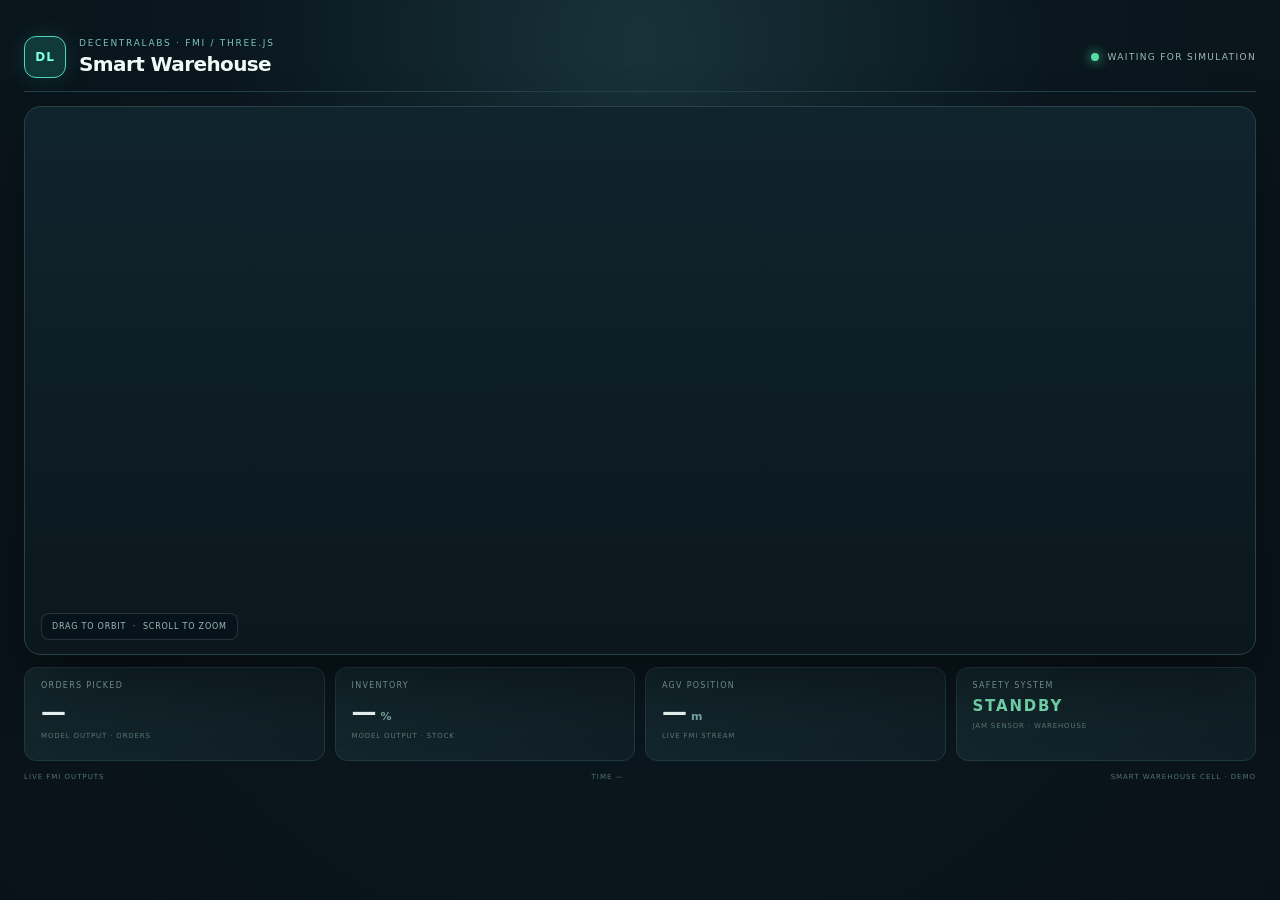
==== examples/smart-warehouse-cell/webapp/index.html @ 6497201b "feat: add Smart Warehouse FMU twin demo" ====
<!doctype html>
<html lang="en">
<head>
  <meta charset="utf-8">
  <meta name="viewport" content="width=device-width, initial-scale=1">
  <title>Smart Warehouse Control Deck</title>
  <link rel="stylesheet" href="./styles.css">
  <script type="module" src="./app.js"></script>
</head>
<body>
  <main class="deck">
    <header class="topbar">
      <div class="brand"><span class="brand-mark">DL</span><div><p>DECENTRALABS · FMI / THREE.JS</p><h1>Smart Warehouse</h1></div></div>
      <div class="live"><span class="pulse"></span><span id="connection">WAITING FOR SIMULATION</span></div>
    </header>
    <section class="viewport"><div id="scene"></div><div id="load-error" class="load-error" hidden>Warehouse scene could not be loaded.</div><div class="view-hint">DRAG TO ORBIT&nbsp;&nbsp;·&nbsp;&nbsp;SCROLL TO ZOOM</div></section>
    <section class="telemetry">
      <article class="metric"><span>ORDERS PICKED</span><strong id="orders">—</strong><small>MODEL OUTPUT · ORDERS</small></article>
      <article class="metric"><span>INVENTORY</span><strong><span id="inventory">—</span><i>%</i></strong><small>MODEL OUTPUT · STOCK</small></article>
      <article class="metric"><span>AGV POSITION</span><strong><span id="position">—</span><i>m</i></strong><small>LIVE FMI STREAM</small></article>
      <article class="metric alarm" id="alarm-card"><span>SAFETY SYSTEM</span><strong id="alarm">STANDBY</strong><small>JAM SENSOR · WAREHOUSE</small></article>
    </section>
    <footer><span>LIVE FMI OUTPUTS</span><span id="time">TIME —</span><span>SMART WAREHOUSE CELL · DEMO</span></footer>
  </main>
</body>
</html>
---- examples/smart-warehouse-cell/webapp/styles.css ----
:root{color-scheme:dark;font-family:Inter,ui-sans-serif,system-ui,-apple-system,"Segoe UI",sans-serif;background:#09151b;color:#e4f3f1}
*{box-sizing:border-box}body{margin:0;min-height:100vh;background:radial-gradient(ellipse at 50% 5%,#18323a 0,#0a171e 45%,#091218 100%)}
.deck{max-width:1380px;margin:auto;padding:22px 24px 14px}.topbar{height:70px;display:flex;align-items:center;justify-content:space-between;border-bottom:1px solid #244149;margin-bottom:14px}
.brand{display:flex;gap:13px;align-items:center}.brand-mark{width:42px;height:42px;border:1px solid #54d4bd;border-radius:12px;display:grid;place-items:center;font-size:12px;font-weight:800;letter-spacing:.08em;color:#7fffe1;background:#103a3a;box-shadow:0 0 22px #23ab8d35}.brand p{font-size:9px;letter-spacing:.19em;color:#7bc5bb;margin:0 0 4px}.brand h1{font-size:20px;letter-spacing:-.03em;margin:0;color:#effcf9}
.live{display:flex;align-items:center;gap:9px;font-size:9px;letter-spacing:.15em;color:#9ebcb7}.pulse{width:8px;height:8px;border-radius:50%;background:#53dca5;box-shadow:0 0 12px #53dca5}.viewport{height:min(61vh,660px);min-height:390px;position:relative;border:1px solid #26434a;border-radius:17px;overflow:hidden;background:linear-gradient(180deg,#10242d,#0b171d);box-shadow:0 28px 60px #0006}.viewport canvas{display:block;width:100%;height:100%}.view-hint{position:absolute;bottom:14px;left:16px;padding:8px 10px;border:1px solid #ffffff20;border-radius:8px;background:#07131bcc;color:#9cbbb8;font-size:8px;letter-spacing:.1em}.load-error{position:absolute;inset:0;display:grid;place-items:center;background:#09151bdb;color:#ff9b9b;font-size:14px}.load-error[hidden]{display:none}
.telemetry{display:grid;grid-template-columns:repeat(4,1fr);gap:10px;margin-top:12px}.metric{min-height:94px;padding:13px 16px;border:1px solid #203940;background:linear-gradient(135deg,#13272d,#0f1e24);border-radius:12px}.metric>span{display:block;font-size:8px;letter-spacing:.16em;color:#88aaa6}.metric strong{display:block;margin-top:9px;font-size:25px;line-height:1;font-variant-numeric:tabular-nums;color:#effbf8}.metric i{font-size:11px;font-style:normal;color:#78aaa5;margin-left:4px}.metric small{display:block;margin-top:8px;font-size:7px;letter-spacing:.12em;color:#597873}.alarm strong{font-size:15px;letter-spacing:.12em;color:#78e0b3}.alarm.active{border-color:#a23445;background:linear-gradient(135deg,#351c27,#171d24)}.alarm.active strong{color:#ff7285}footer{display:flex;justify-content:space-between;margin-top:12px;color:#54736e;font-size:7px;letter-spacing:.14em}
@media(max-width:720px){.deck{padding:12px}.topbar{height:64px}.brand h1{font-size:17px}.live{font-size:7px}.viewport{min-height:340px;height:56vh}.telemetry{grid-template-columns:repeat(2,1fr)}.metric{min-height:82px;padding:11px}.metric strong{font-size:21px}footer{font-size:6px}}
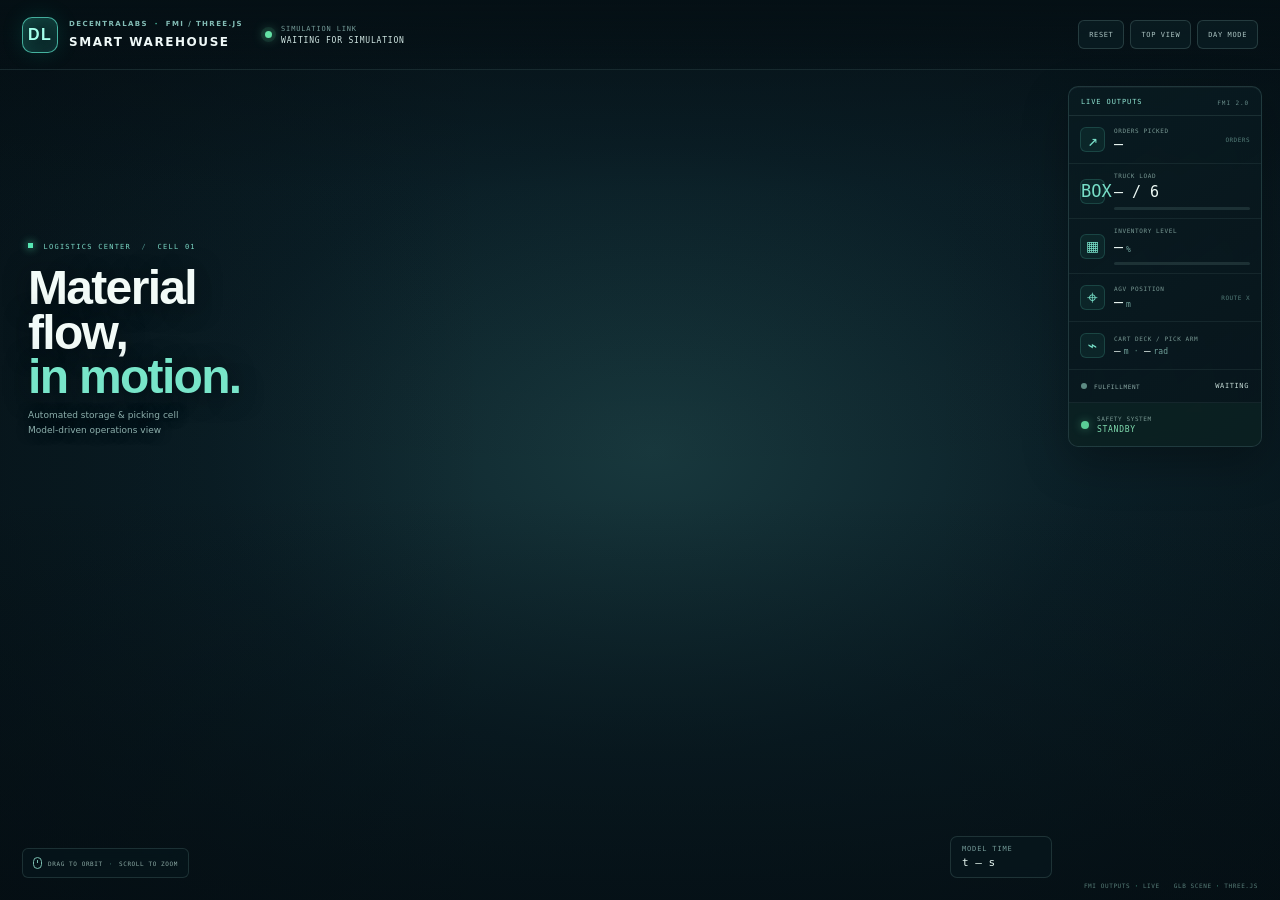
==== commit bb45899c: "Improve Smart Warehouse demo and remove obsolete FMUs" ====
--- a/examples/smart-warehouse-cell/webapp/index.html
+++ b/examples/smart-warehouse-cell/webapp/index.html
@@ -3,24 +3,75 @@
 <head>
   <meta charset="utf-8">
   <meta name="viewport" content="width=device-width, initial-scale=1">
-  <title>Smart Warehouse Control Deck</title>
+  <meta name="theme-color" content="#07151b">
+  <title>Smart Warehouse | DecentraLabs Digital Twin</title>
   <link rel="stylesheet" href="./styles.css">
   <script type="module" src="./app.js"></script>
 </head>
 <body>
   <main class="deck">
-    <header class="topbar">
-      <div class="brand"><span class="brand-mark">DL</span><div><p>DECENTRALABS · FMI / THREE.JS</p><h1>Smart Warehouse</h1></div></div>
-      <div class="live"><span class="pulse"></span><span id="connection">WAITING FOR SIMULATION</span></div>
-    </header>
-    <section class="viewport"><div id="scene"></div><div id="load-error" class="load-error" hidden>Warehouse scene could not be loaded.</div><div class="view-hint">DRAG TO ORBIT&nbsp;&nbsp;·&nbsp;&nbsp;SCROLL TO ZOOM</div></section>
-    <section class="telemetry">
-      <article class="metric"><span>ORDERS PICKED</span><strong id="orders">—</strong><small>MODEL OUTPUT · ORDERS</small></article>
-      <article class="metric"><span>INVENTORY</span><strong><span id="inventory">—</span><i>%</i></strong><small>MODEL OUTPUT · STOCK</small></article>
-      <article class="metric"><span>AGV POSITION</span><strong><span id="position">—</span><i>m</i></strong><small>LIVE FMI STREAM</small></article>
-      <article class="metric alarm" id="alarm-card"><span>SAFETY SYSTEM</span><strong id="alarm">STANDBY</strong><small>JAM SENSOR · WAREHOUSE</small></article>
+    <section class="viewport" aria-label="Interactive smart warehouse scene">
+      <div id="scene"></div>
+      <div class="scene-vignette" aria-hidden="true"></div>
+
+      <header class="topbar">
+        <div class="brand">
+          <span class="brand-mark">DL</span>
+          <div>
+            <p>DECENTRALABS <span>&middot;</span> FMI / THREE.JS</p>
+            <strong>SMART WAREHOUSE</strong>
+          </div>
+        </div>
+        <div class="live-link">
+          <span class="pulse"></span>
+          <div><small>SIMULATION LINK</small><strong id="connection">WAITING FOR SIMULATION</strong></div>
+        </div>
+        <div class="view-actions" aria-label="Scene controls">
+          <button type="button" data-view="reset" title="Reset camera">RESET</button>
+          <button type="button" data-view="top" title="Top view">TOP VIEW</button>
+          <button type="button" id="theme-toggle" title="Switch lighting">DAY MODE</button>
+        </div>
+      </header>
+
+      <div class="scene-title">
+        <span class="eyebrow"><span class="status-square"></span> LOGISTICS CENTER <b>/</b> CELL 01</span>
+        <h1>Material flow,<br><em>in motion.</em></h1>
+        <p>Automated storage &amp; picking cell<br>Model-driven operations view</p>
+      </div>
+
+      <aside class="telemetry" aria-label="Live FMU outputs">
+        <div class="telemetry-head"><span>LIVE OUTPUTS</span><span>FMI 2.0</span></div>
+        <article class="metric-row">
+          <span class="metric-icon orders-icon">↗</span>
+          <div><small>ORDERS PICKED</small><strong id="orders">&mdash;</strong></div>
+          <span class="metric-unit">ORDERS</span>
+        </article>
+        <article class="metric-row inventory-row">
+          <span class="metric-icon orders-icon">BOX</span>
+          <div class="metric-main"><small>TRUCK LOAD</small><strong id="truck-load">&mdash; / 6</strong><div class="meter"><span id="truck-load-meter"></span></div></div>
+        </article>
+        <article class="metric-row inventory-row">
+          <span class="metric-icon inventory-icon">▦</span>
+          <div class="metric-main"><small>INVENTORY LEVEL</small><strong><span id="inventory">&mdash;</span><i>%</i></strong><div class="meter"><span id="inventory-meter"></span></div></div>
+        </article>
+        <article class="metric-row">
+          <span class="metric-icon agv-icon">⌖</span>
+          <div><small>AGV POSITION</small><strong><span id="position">&mdash;</span><i>m</i></strong></div>
+          <span class="metric-unit">ROUTE X</span>
+        </article>
+        <article class="metric-row detail-row">
+          <span class="metric-icon fork-icon">⌁</span>
+          <div><small>CART DECK / PICK ARM</small><strong><span id="fork-height">&mdash;</span><i>m</i><b>&middot;</b><span id="robot-angle">&mdash;</span><i>rad</i></strong></div>
+        </article>
+        <div class="package-state"><span class="package-dot"></span><span>FULFILLMENT</span><strong id="package-state">WAITING</strong></div>
+        <div class="alarm-state" id="alarm-card"><span class="alarm-dot"></span><div><small>SAFETY SYSTEM</small><strong id="alarm">STANDBY</strong></div></div>
+      </aside>
+
+      <div class="time-chip"><small>MODEL TIME</small><strong id="time">t &mdash; s</strong></div>
+      <div class="view-hint"><span class="mouse-icon"></span> DRAG TO ORBIT <b>&middot;</b> SCROLL TO ZOOM</div>
+      <footer class="scene-footer"><span>FMI OUTPUTS <i>&middot;</i> LIVE</span><span>GLB SCENE <i>&middot;</i> THREE.JS</span></footer>
+      <div id="load-error" class="load-error" hidden>Warehouse scene could not be loaded.</div>
     </section>
-    <footer><span>LIVE FMI OUTPUTS</span><span id="time">TIME —</span><span>SMART WAREHOUSE CELL · DEMO</span></footer>
   </main>
 </body>
 </html>
--- a/examples/smart-warehouse-cell/webapp/styles.css
+++ b/examples/smart-warehouse-cell/webapp/styles.css
@@ -1,7 +1,131 @@
-:root{color-scheme:dark;font-family:Inter,ui-sans-serif,system-ui,-apple-system,"Segoe UI",sans-serif;background:#09151b;color:#e4f3f1}
-*{box-sizing:border-box}body{margin:0;min-height:100vh;background:radial-gradient(ellipse at 50% 5%,#18323a 0,#0a171e 45%,#091218 100%)}
-.deck{max-width:1380px;margin:auto;padding:22px 24px 14px}.topbar{height:70px;display:flex;align-items:center;justify-content:space-between;border-bottom:1px solid #244149;margin-bottom:14px}
-.brand{display:flex;gap:13px;align-items:center}.brand-mark{width:42px;height:42px;border:1px solid #54d4bd;border-radius:12px;display:grid;place-items:center;font-size:12px;font-weight:800;letter-spacing:.08em;color:#7fffe1;background:#103a3a;box-shadow:0 0 22px #23ab8d35}.brand p{font-size:9px;letter-spacing:.19em;color:#7bc5bb;margin:0 0 4px}.brand h1{font-size:20px;letter-spacing:-.03em;margin:0;color:#effcf9}
-.live{display:flex;align-items:center;gap:9px;font-size:9px;letter-spacing:.15em;color:#9ebcb7}.pulse{width:8px;height:8px;border-radius:50%;background:#53dca5;box-shadow:0 0 12px #53dca5}.viewport{height:min(61vh,660px);min-height:390px;position:relative;border:1px solid #26434a;border-radius:17px;overflow:hidden;background:linear-gradient(180deg,#10242d,#0b171d);box-shadow:0 28px 60px #0006}.viewport canvas{display:block;width:100%;height:100%}.view-hint{position:absolute;bottom:14px;left:16px;padding:8px 10px;border:1px solid #ffffff20;border-radius:8px;background:#07131bcc;color:#9cbbb8;font-size:8px;letter-spacing:.1em}.load-error{position:absolute;inset:0;display:grid;place-items:center;background:#09151bdb;color:#ff9b9b;font-size:14px}.load-error[hidden]{display:none}
-.telemetry{display:grid;grid-template-columns:repeat(4,1fr);gap:10px;margin-top:12px}.metric{min-height:94px;padding:13px 16px;border:1px solid #203940;background:linear-gradient(135deg,#13272d,#0f1e24);border-radius:12px}.metric>span{display:block;font-size:8px;letter-spacing:.16em;color:#88aaa6}.metric strong{display:block;margin-top:9px;font-size:25px;line-height:1;font-variant-numeric:tabular-nums;color:#effbf8}.metric i{font-size:11px;font-style:normal;color:#78aaa5;margin-left:4px}.metric small{display:block;margin-top:8px;font-size:7px;letter-spacing:.12em;color:#597873}.alarm strong{font-size:15px;letter-spacing:.12em;color:#78e0b3}.alarm.active{border-color:#a23445;background:linear-gradient(135deg,#351c27,#171d24)}.alarm.active strong{color:#ff7285}footer{display:flex;justify-content:space-between;margin-top:12px;color:#54736e;font-size:7px;letter-spacing:.14em}
-@media(max-width:720px){.deck{padding:12px}.topbar{height:64px}.brand h1{font-size:17px}.live{font-size:7px}.viewport{min-height:340px;height:56vh}.telemetry{grid-template-columns:repeat(2,1fr)}.metric{min-height:82px;padding:11px}.metric strong{font-size:21px}footer{font-size:6px}}
+:root {
+  color-scheme: dark;
+  font-family: 'Manrope', Inter, ui-sans-serif, system-ui, -apple-system, 'Segoe UI', sans-serif;
+  color: #eff9f8;
+  background: #07151b;
+  font-synthesis: none;
+  text-rendering: optimizeLegibility;
+  -webkit-font-smoothing: antialiased;
+}
+
+* { box-sizing: border-box; }
+html, body { width: 100%; height: 100%; margin: 0; overflow: hidden; }
+body { min-width: 320px; background: #07151b; }
+button { font: inherit; }
+.deck { position: relative; width: 100%; height: 100%; min-height: 340px; overflow: hidden; background: #07151b; }
+.viewport { position: absolute; inset: 0; overflow: hidden; background: radial-gradient(ellipse at 51% 50%, #18383d 0, #0b2028 48%, #07151b 100%); }
+#scene, #scene canvas { position: absolute; inset: 0; display: block; width: 100%; height: 100%; }
+#scene canvas { outline: none; }
+.scene-vignette { position: absolute; inset: 0; pointer-events: none; background: linear-gradient(180deg, rgba(4,13,18,.64) 0%, rgba(4,13,18,.08) 21%, transparent 55%, rgba(4,13,18,.70) 100%), linear-gradient(90deg, rgba(4,13,18,.38), transparent 38%, transparent 72%, rgba(4,13,18,.16)); }
+.topbar { position: absolute; z-index: 2; inset: 0 0 auto; height: 70px; display: flex; align-items: center; gap: 22px; padding: 0 22px; border-bottom: 1px solid rgba(154,216,208,.13); background: linear-gradient(180deg, rgba(5,16,21,.88), rgba(5,16,21,.34)); }
+.brand { display: flex; align-items: center; gap: 11px; min-width: 212px; }
+.brand-mark { display: grid; width: 36px; height: 36px; place-items: center; border: 1px solid rgba(93,231,205,.7); border-radius: 10px; color: #a4ffeb; background: linear-gradient(145deg, rgba(31,126,111,.4), rgba(10,37,40,.85)); box-shadow: 0 0 22px rgba(26,223,184,.13), inset 0 0 14px rgba(66,221,192,.1); font-family: 'Barlow Condensed', sans-serif; font-size: 16px; font-weight: 700; letter-spacing: .08em; }
+.brand p { margin: 0 0 3px; color: #83bdb6; font-size: 7px; font-weight: 700; letter-spacing: .2em; }
+.brand p span { padding: 0 3px; color: #51cfb1; }
+.brand strong { font-size: 12px; font-weight: 800; letter-spacing: .13em; }
+.live-link { display: flex; align-items: center; gap: 9px; margin-right: auto; }
+.live-link small, .time-chip small { display: block; margin-bottom: 3px; color: #759b98; font-family: 'DM Mono', monospace; font-size: 7px; letter-spacing: .12em; }
+.live-link strong { display: block; color: #d1e7e3; font-family: 'DM Mono', monospace; font-size: 8px; font-weight: 500; letter-spacing: .1em; }
+.pulse { width: 7px; height: 7px; flex: 0 0 auto; border-radius: 50%; background: #64e1a5; box-shadow: 0 0 0 4px rgba(100,225,165,.1), 0 0 12px rgba(100,225,165,.8); }
+.view-actions { display: flex; gap: 6px; }
+.view-actions button { min-height: 29px; padding: 0 10px; border: 1px solid rgba(159,207,202,.19); border-radius: 6px; color: #abc4c2; background: rgba(12,31,37,.72); font-family: 'DM Mono', monospace; font-size: 7px; letter-spacing: .09em; cursor: pointer; transition: border-color .18s ease, color .18s ease, background .18s ease; }
+.view-actions button:hover, .view-actions button:focus-visible { border-color: rgba(94,232,205,.7); color: #d5fff6; background: rgba(22,80,76,.8); outline: none; }
+.scene-title { position: absolute; z-index: 1; top: 26%; left: 28px; max-width: 225px; pointer-events: none; }
+.eyebrow { color: #7bd8c5; font-family: 'DM Mono', monospace; font-size: 7px; letter-spacing: .18em; }
+.eyebrow b { padding: 0 5px; color: #4b8d87; font-weight: 400; }
+.status-square { display: inline-block; width: 5px; height: 5px; margin: 0 5px 1px 0; background: #57e6b3; box-shadow: 0 0 9px #57e6b3; }
+.scene-title h1 { margin: 13px 0 8px; color: #f2fbf8; font-family: 'Barlow Condensed', 'Manrope', sans-serif; font-size: clamp(32px, 4vw, 48px); font-weight: 600; letter-spacing: -.035em; line-height: .93; text-shadow: 0 3px 25px rgba(2,12,16,.7); }
+.scene-title h1 em { color: #78e5c9; font-style: normal; }
+.scene-title p { margin: 0; color: #8caeab; font-size: 9px; line-height: 1.65; text-shadow: 0 1px 12px #07151b; }
+.telemetry { position: absolute; z-index: 1; top: 86px; right: 18px; width: 194px; overflow: hidden; border: 1px solid rgba(132,191,185,.2); border-radius: 10px; background: linear-gradient(145deg, rgba(9,27,33,.91), rgba(8,21,27,.79)); box-shadow: 0 16px 46px rgba(0,0,0,.28), inset 0 1px rgba(255,255,255,.035); backdrop-filter: blur(13px); }
+.telemetry-head { display: flex; align-items: center; justify-content: space-between; padding: 11px 12px 9px; border-bottom: 1px solid rgba(151,198,191,.13); color: #8ee4d1; font-family: 'DM Mono', monospace; font-size: 7px; letter-spacing: .13em; }
+.telemetry-head span + span { color: #668a88; font-size: 6px; }
+.metric-row { display: flex; align-items: center; gap: 9px; min-height: 48px; padding: 8px 11px; border-bottom: 1px solid rgba(151,198,191,.09); }
+.metric-icon { display: grid; width: 25px; height: 25px; flex: 0 0 auto; place-items: center; border: 1px solid rgba(85,193,174,.2); border-radius: 6px; color: #77dec7; background: rgba(33,109,97,.16); font-size: 15px; }
+.orders-icon { font-family: 'DM Mono', monospace; font-size: 17px; }
+.inventory-icon { font-size: 14px; }
+.agv-icon { font-size: 19px; }
+.fork-icon { font-size: 16px; }
+.metric-row small, .alarm-state small { display: block; margin-bottom: 3px; color: #789893; font-family: 'DM Mono', monospace; font-size: 6px; letter-spacing: .1em; }
+.metric-row strong { display: block; color: #edf9f5; font-family: 'DM Mono', monospace; font-size: 15px; font-weight: 500; line-height: 1; font-variant-numeric: tabular-nums; }
+.metric-row i { margin-left: 3px; color: #72a29c; font-size: 8px; font-style: normal; }
+.metric-row b { margin: 0 5px; color: #527974; font-size: 9px; font-weight: 400; }
+.metric-unit { margin-left: auto; color: #547d79; font-family: 'DM Mono', monospace; font-size: 6px; letter-spacing: .08em; }
+.metric-main { min-width: 0; flex: 1; }
+.inventory-row { min-height: 55px; }
+.inventory-row strong { display: inline-block; }
+.meter { height: 3px; margin-top: 6px; overflow: hidden; border-radius: 3px; background: rgba(110,152,144,.2); }
+.meter span { display: block; width: 0; height: 100%; border-radius: inherit; background: linear-gradient(90deg, #38bb99, #a0f3c4); box-shadow: 0 0 9px rgba(94,236,179,.7); transition: width .25s ease; }
+.detail-row { min-height: 48px; }
+.detail-row strong { font-size: 11px; }
+.package-state { display: flex; align-items: center; gap: 7px; min-height: 33px; padding: 0 12px; border-bottom: 1px solid rgba(151,198,191,.09); color: #8ba9a5; font-family: 'DM Mono', monospace; font-size: 6px; letter-spacing: .1em; }
+.package-state strong { margin-left: auto; color: #c3d9d4; font-size: 7px; font-weight: 500; }
+.package-dot, .alarm-dot { width: 6px; height: 6px; flex: 0 0 auto; border-radius: 50%; background: #5d8b83; }
+.package-state.active .package-dot { background: #f5bd56; box-shadow: 0 0 9px rgba(245,189,86,.65); }
+.package-state.active strong { color: #f8d58c; }
+.package-state.complete { background: rgba(20,74,57,.65); }
+.package-state.complete .package-dot { background: #62e0a1; box-shadow: 0 0 9px rgba(98,224,161,.7); }
+.package-state.complete strong { color: #a5f3c7; }
+.alarm-state { display: flex; align-items: center; gap: 8px; min-height: 43px; padding: 7px 12px; background: rgba(15,43,39,.5); }
+.alarm-dot { width: 8px; height: 8px; background: #5acb96; box-shadow: 0 0 10px rgba(90,203,150,.45); }
+.alarm-state strong { display: block; color: #81ddb0; font-family: 'DM Mono', monospace; font-size: 8px; font-weight: 500; letter-spacing: .09em; }
+.alarm-state.active { background: rgba(78,23,37,.57); }
+.alarm-state.active .alarm-dot { background: #ff476a; box-shadow: 0 0 12px rgba(255,71,106,.7); animation: alert-pulse 1.2s ease-in-out infinite; }
+.alarm-state.active strong { color: #ff8295; }
+@keyframes alert-pulse { 50% { opacity: .45; } }
+.time-chip { position: absolute; z-index: 1; right: 228px; bottom: 22px; min-width: 102px; padding: 8px 11px; border: 1px solid rgba(151,198,191,.17); border-radius: 7px; background: rgba(7,23,29,.76); backdrop-filter: blur(9px); }
+.time-chip strong { display: block; color: #e6f7f1; font-family: 'DM Mono', monospace; font-size: 11px; font-weight: 500; }
+.view-hint { position: absolute; z-index: 1; bottom: 22px; left: 22px; display: flex; align-items: center; gap: 6px; padding: 8px 10px; border: 1px solid rgba(151,198,191,.16); border-radius: 6px; color: #8aa8a3; background: rgba(7,23,29,.68); font-family: 'DM Mono', monospace; font-size: 6px; letter-spacing: .1em; backdrop-filter: blur(8px); }
+.view-hint b { color: #4f8980; font-weight: 400; }
+.mouse-icon { position: relative; width: 9px; height: 12px; border: 1px solid #7bbeb0; border-radius: 5px; }
+.mouse-icon::before { position: absolute; top: 2px; left: 3px; width: 1px; height: 3px; background: #7bbeb0; content: ''; }
+.scene-footer { position: absolute; z-index: 1; right: 22px; bottom: 11px; display: flex; gap: 14px; color: #577c77; font-family: 'DM Mono', monospace; font-size: 6px; letter-spacing: .1em; }
+.scene-footer i { color: #57c3a7; font-style: normal; }
+.load-error { position: absolute; z-index: 4; inset: 0; display: grid; place-items: center; color: #ff9b9b; background: #09151bdf; font-size: 13px; }
+.load-error[hidden] { display: none; }
+body[data-theme='day'] .viewport { background: linear-gradient(180deg, #bdd5d1, #6c9998 55%, #335d62); }
+body[data-theme='day'] .scene-vignette { background: linear-gradient(180deg, rgba(13,37,43,.43), transparent 30%, transparent 68%, rgba(13,37,43,.44)); }
+body[data-theme='day'] .topbar { background: linear-gradient(180deg, rgba(13,37,43,.76), rgba(13,37,43,.2)); }
+body[data-theme='day'] .scene-title h1 { color: #f6fffc; }
+@media (max-width: 680px) {
+  .topbar { height: 60px; gap: 12px; padding: 0 12px; }
+  .brand { min-width: 0; gap: 8px; }
+  .brand-mark { width: 31px; height: 31px; font-size: 14px; }
+  .brand p { font-size: 6px; }
+  .brand strong { font-size: 10px; }
+  .live-link { display: none; }
+  .view-actions { margin-left: auto; gap: 4px; }
+  .view-actions button { min-height: 27px; padding: 0 7px; font-size: 6px; }
+  .scene-title { top: auto; bottom: 113px; left: 14px; max-width: 150px; }
+  .scene-title h1 { margin: 9px 0 5px; font-size: 32px; }
+  .scene-title p { font-size: 7px; }
+  .eyebrow { font-size: 6px; }
+  .telemetry { top: 70px; right: 10px; width: 161px; }
+  .telemetry-head { padding: 8px 9px 7px; }
+  .metric-row { min-height: 39px; gap: 7px; padding: 6px 8px; }
+  .metric-icon { width: 21px; height: 21px; font-size: 12px; }
+  .metric-row small, .alarm-state small { font-size: 5px; }
+  .metric-row strong { font-size: 13px; }
+  .metric-unit { display: none; }
+  .inventory-row { min-height: 48px; }
+  .detail-row strong { font-size: 9px; }
+  .package-state { min-height: 27px; padding: 0 9px; font-size: 5px; }
+  .alarm-state { min-height: 36px; padding: 6px 9px; }
+  .time-chip { right: 10px; bottom: 61px; min-width: 88px; padding: 6px 8px; }
+  .time-chip small { font-size: 6px; }
+  .time-chip strong { font-size: 9px; }
+  .view-hint { bottom: 16px; left: 10px; font-size: 5px; }
+  .scene-footer { right: 10px; bottom: 5px; gap: 7px; font-size: 5px; }
+}
+@media (max-width: 430px) { .scene-title { display: none; } }
+@media (max-height: 430px) {
+  .telemetry { top: 76px; width: 170px; }
+  .telemetry-head { padding: 7px 9px 6px; }
+  .metric-row { min-height: 34px; padding: 4px 8px; }
+  .inventory-row { min-height: 42px; }
+  .package-state { min-height: 24px; }
+  .alarm-state { min-height: 30px; }
+  .scene-title { top: 29%; }
+  .scene-title h1 { font-size: 34px; }
+}
+@media (prefers-reduced-motion: reduce) { *, *::before, *::after { animation-duration: .01ms !important; transition-duration: .01ms !important; } }
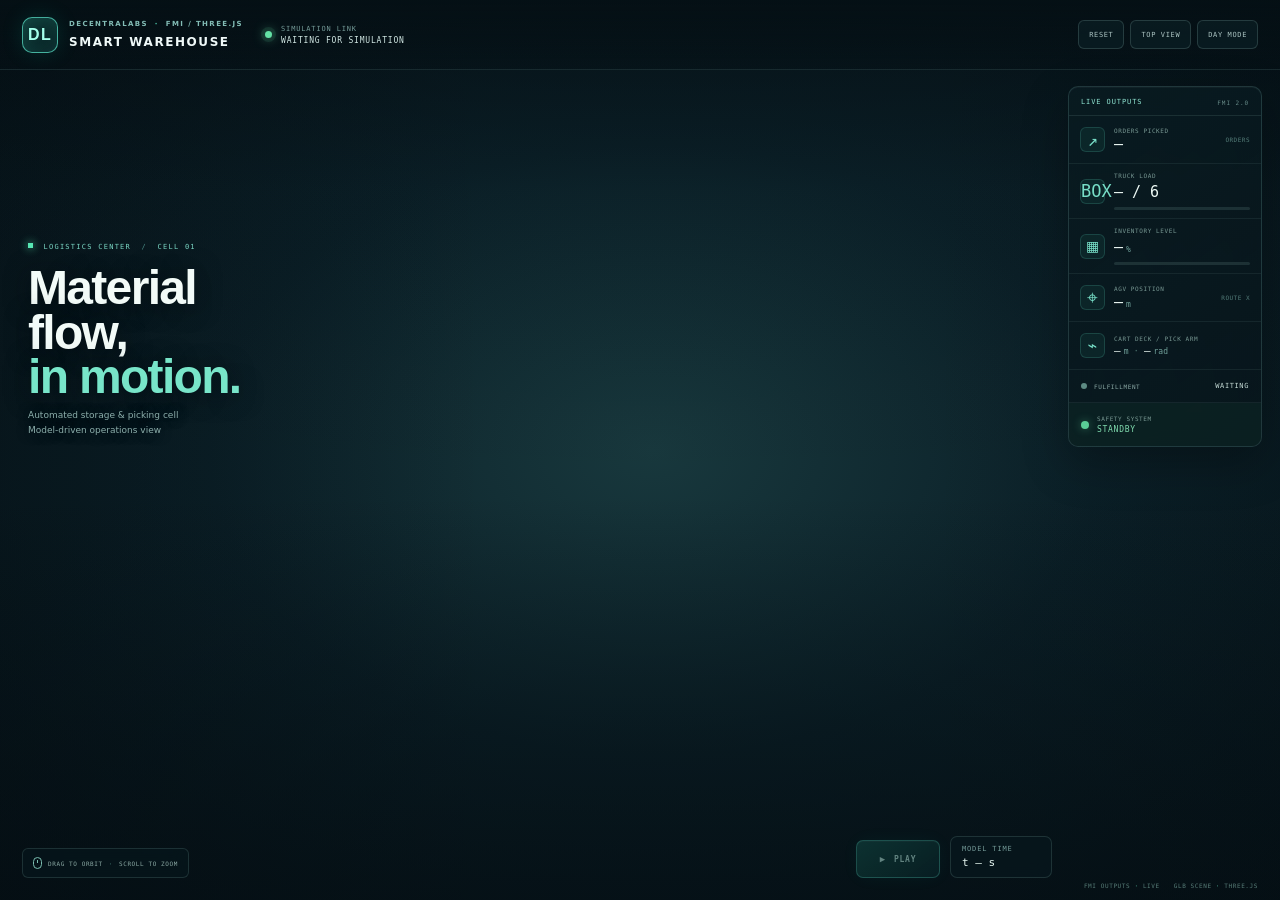
==== commit 542e78ea: "feat: add Smart Warehouse app playback controls" ====
--- a/examples/smart-warehouse-cell/webapp/index.html
+++ b/examples/smart-warehouse-cell/webapp/index.html
@@ -68,6 +68,12 @@
       </aside>
 
       <div class="time-chip"><small>MODEL TIME</small><strong id="time">t &mdash; s</strong></div>
+      <div class="playback-controls" role="group" aria-label="Simulation playback">
+        <button type="button" id="playback-toggle" aria-label="Play simulation replay" aria-pressed="false" disabled>
+          <span class="playback-icon" aria-hidden="true">&#9654;</span>
+          <span id="playback-label">PLAY</span>
+        </button>
+      </div>
       <div class="view-hint"><span class="mouse-icon"></span> DRAG TO ORBIT <b>&middot;</b> SCROLL TO ZOOM</div>
       <footer class="scene-footer"><span>FMI OUTPUTS <i>&middot;</i> LIVE</span><span>GLB SCENE <i>&middot;</i> THREE.JS</span></footer>
       <div id="load-error" class="load-error" hidden>Warehouse scene could not be loaded.</div>
--- a/examples/smart-warehouse-cell/webapp/styles.css
+++ b/examples/smart-warehouse-cell/webapp/styles.css
@@ -75,6 +75,11 @@
 @keyframes alert-pulse { 50% { opacity: .45; } }
 .time-chip { position: absolute; z-index: 1; right: 228px; bottom: 22px; min-width: 102px; padding: 8px 11px; border: 1px solid rgba(151,198,191,.17); border-radius: 7px; background: rgba(7,23,29,.76); backdrop-filter: blur(9px); }
 .time-chip strong { display: block; color: #e6f7f1; font-family: 'DM Mono', monospace; font-size: 11px; font-weight: 500; }
+.playback-controls { position: absolute; z-index: 2; right: 340px; bottom: 22px; }
+.playback-controls button { display: flex; min-height: 38px; min-width: 84px; align-items: center; justify-content: center; gap: 8px; padding: 0 12px; border: 1px solid rgba(93,231,205,.52); border-radius: 7px; color: #c6fff2; background: linear-gradient(145deg, rgba(22,91,81,.9), rgba(11,45,48,.94)); box-shadow: 0 0 20px rgba(26,223,184,.1), inset 0 1px rgba(255,255,255,.06); font-family: 'DM Mono', monospace; font-size: 8px; font-weight: 700; letter-spacing: .1em; cursor: pointer; transition: border-color .18s ease, color .18s ease, background .18s ease, opacity .18s ease; }
+.playback-controls button:hover:not(:disabled), .playback-controls button:focus-visible { border-color: #8bffe4; color: #fff; background: linear-gradient(145deg, rgba(31,128,110,.98), rgba(16,67,68,.98)); outline: none; }
+.playback-controls button:disabled { cursor: not-allowed; opacity: .48; }
+.playback-icon { font-size: 9px; }
 .view-hint { position: absolute; z-index: 1; bottom: 22px; left: 22px; display: flex; align-items: center; gap: 6px; padding: 8px 10px; border: 1px solid rgba(151,198,191,.16); border-radius: 6px; color: #8aa8a3; background: rgba(7,23,29,.68); font-family: 'DM Mono', monospace; font-size: 6px; letter-spacing: .1em; backdrop-filter: blur(8px); }
 .view-hint b { color: #4f8980; font-weight: 400; }
 .mouse-icon { position: relative; width: 9px; height: 12px; border: 1px solid #7bbeb0; border-radius: 5px; }
@@ -112,6 +117,8 @@
   .package-state { min-height: 27px; padding: 0 9px; font-size: 5px; }
   .alarm-state { min-height: 36px; padding: 6px 9px; }
   .time-chip { right: 10px; bottom: 61px; min-width: 88px; padding: 6px 8px; }
+  .playback-controls { right: 111px; bottom: 61px; }
+  .playback-controls button { min-height: 31px; min-width: 76px; gap: 6px; padding: 0 8px; font-size: 7px; }
   .time-chip small { font-size: 6px; }
   .time-chip strong { font-size: 9px; }
   .view-hint { bottom: 16px; left: 10px; font-size: 5px; }
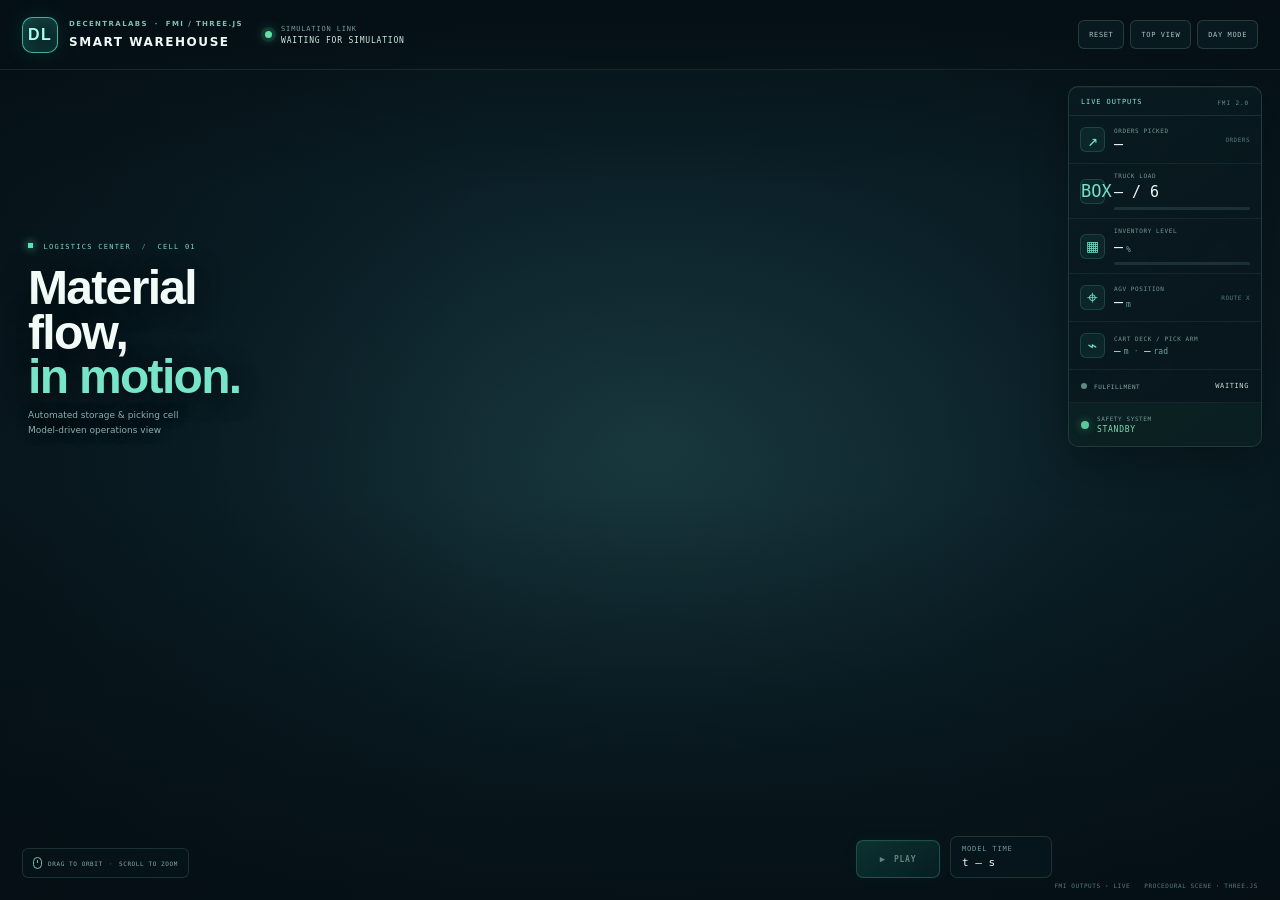
==== commit 01034161: "feat: build independent Smart Warehouse Three.js scene" ====
--- a/examples/smart-warehouse-cell/webapp/index.html
+++ b/examples/smart-warehouse-cell/webapp/index.html
@@ -75,8 +75,8 @@
         </button>
       </div>
       <div class="view-hint"><span class="mouse-icon"></span> DRAG TO ORBIT <b>&middot;</b> SCROLL TO ZOOM</div>
-      <footer class="scene-footer"><span>FMI OUTPUTS <i>&middot;</i> LIVE</span><span>GLB SCENE <i>&middot;</i> THREE.JS</span></footer>
-      <div id="load-error" class="load-error" hidden>Warehouse scene could not be loaded.</div>
+      <footer class="scene-footer"><span>FMI OUTPUTS <i>&middot;</i> LIVE</span><span>PROCEDURAL SCENE <i>&middot;</i> THREE.JS</span></footer>
+      <div id="load-error" class="load-error" hidden>The procedural warehouse scene could not be initialized.</div>
     </section>
   </main>
 </body>
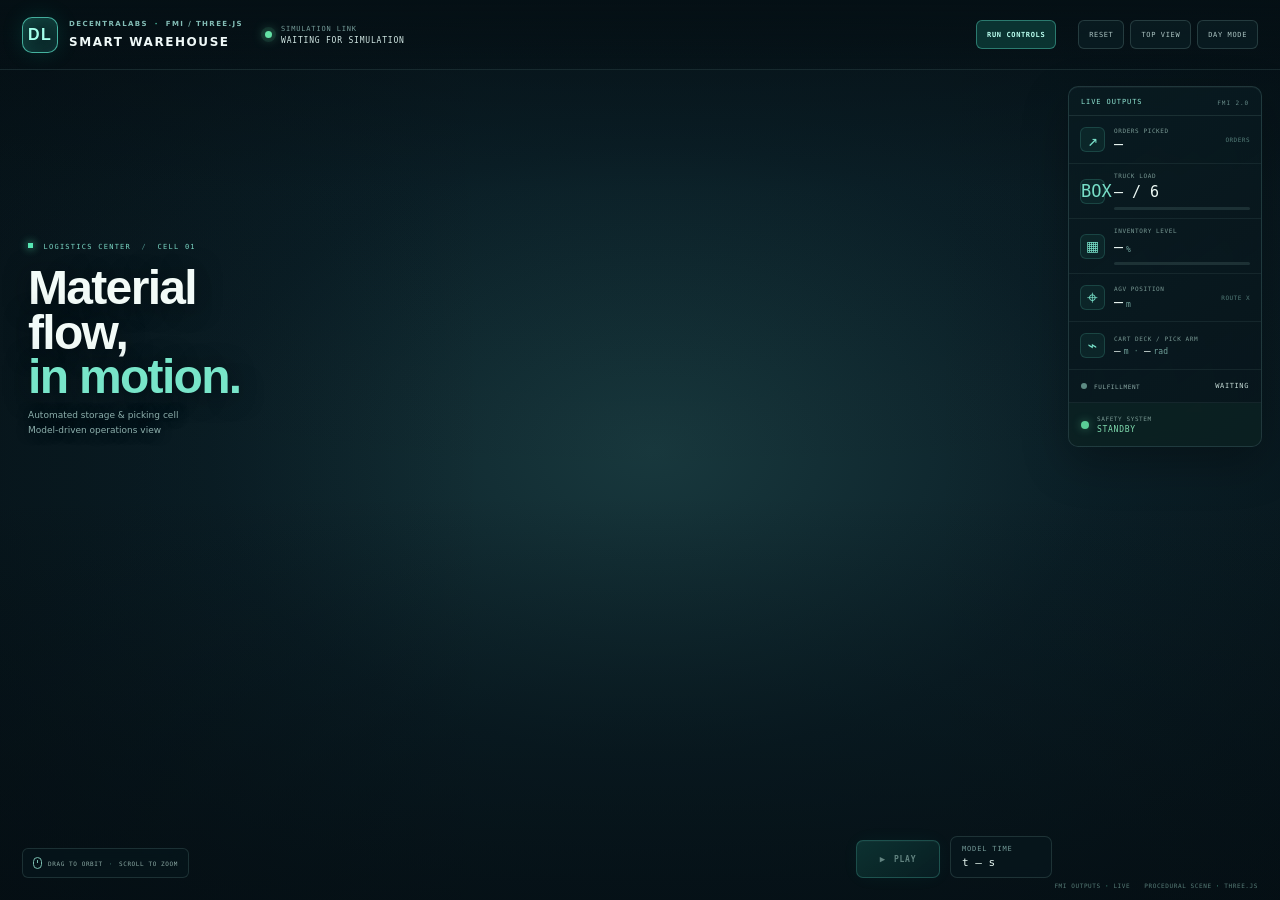
==== commit 61e506bb: "feat: improve smart warehouse webapp controls" ====
--- a/examples/smart-warehouse-cell/webapp/index.html
+++ b/examples/smart-warehouse-cell/webapp/index.html
@@ -26,6 +26,38 @@
           <span class="pulse"></span>
           <div><small>SIMULATION LINK</small><strong id="connection">WAITING FOR SIMULATION</strong></div>
         </div>
+        <details class="simulation-setup">
+          <summary>RUN CONTROLS</summary>
+          <form class="simulation-panel" id="simulation-form">
+            <div class="simulation-panel-heading"><span>MODEL INPUTS</span><span>FMU</span></div>
+            <label class="input-control" for="robot-speed">
+              <span><strong>AGV travel speed</strong><small>Robot speed (m/s)</small></span>
+              <input id="robot-speed" name="robotSpeed" type="number" min="0" max="1.4" step="0.05" value="0.68">
+            </label>
+            <label class="input-control" for="order-quantity">
+              <span><strong>Truck order size</strong><small>Packages to load · max 6</small></span>
+              <select id="order-quantity" name="orderQuantity">
+                <option value="1">1 package</option><option value="2">2 packages</option>
+                <option value="3">3 packages</option><option value="4">4 packages</option>
+                <option value="5">5 packages</option><option value="6" selected>6 packages</option>
+              </select>
+            </label>
+            <label class="input-toggle" for="rush-order">
+              <span><strong>Rush order</strong><small>Speed up the next outbound trip</small></span>
+              <input id="rush-order" name="rushOrder" type="checkbox">
+            </label>
+            <label class="input-toggle" for="jam-input">
+              <span><strong>Inject a jam</strong><small>Pause operations and raise the alarm</small></span>
+              <input id="jam-input" name="jam" type="checkbox">
+            </label>
+            <label class="input-toggle" for="start-stop">
+              <span><strong>Start operations</strong><small>Allow the warehouse to process the order</small></span>
+              <input id="start-stop" name="startStop" type="checkbox" checked>
+            </label>
+            <button class="run-simulation" id="run-simulation" type="submit" disabled>RUN SIMULATION</button>
+            <p class="simulation-run-status" id="simulation-run-status" role="status">Connect to the FMU to begin.</p>
+          </form>
+        </details>
         <div class="view-actions" aria-label="Scene controls">
           <button type="button" data-view="reset" title="Reset camera">RESET</button>
           <button type="button" data-view="top" title="Top view">TOP VIEW</button>
--- a/examples/smart-warehouse-cell/webapp/styles.css
+++ b/examples/smart-warehouse-cell/webapp/styles.css
@@ -30,6 +30,23 @@
 .view-actions { display: flex; gap: 6px; }
 .view-actions button { min-height: 29px; padding: 0 10px; border: 1px solid rgba(159,207,202,.19); border-radius: 6px; color: #abc4c2; background: rgba(12,31,37,.72); font-family: 'DM Mono', monospace; font-size: 7px; letter-spacing: .09em; cursor: pointer; transition: border-color .18s ease, color .18s ease, background .18s ease; }
 .view-actions button:hover, .view-actions button:focus-visible { border-color: rgba(94,232,205,.7); color: #d5fff6; background: rgba(22,80,76,.8); outline: none; }
+.simulation-setup { position: relative; flex: 0 0 auto; }
+.simulation-setup summary { display: grid; min-height: 29px; place-items: center; padding: 0 10px; border: 1px solid rgba(93,231,205,.4); border-radius: 6px; color: #b9fff0; background: rgba(14,62,58,.78); font-family: 'DM Mono', monospace; font-size: 7px; font-weight: 700; letter-spacing: .09em; cursor: pointer; list-style: none; }
+.simulation-setup summary::-webkit-details-marker { display: none; }
+.simulation-setup summary:hover, .simulation-setup summary:focus-visible, .simulation-setup[open] summary { border-color: #8bffe4; color: #fff; background: rgba(22,91,81,.92); outline: none; }
+.simulation-panel { position: absolute; z-index: 5; top: calc(100% + 10px); right: 0; display: grid; width: 284px; max-height: min(72vh, 520px); gap: 8px; overflow: auto; padding: 12px; border: 1px solid rgba(132,191,185,.27); border-radius: 10px; background: linear-gradient(145deg, rgba(9,27,33,.97), rgba(8,21,27,.96)); box-shadow: 0 18px 48px rgba(0,0,0,.42), inset 0 1px rgba(255,255,255,.035); backdrop-filter: blur(16px); }
+.simulation-panel-heading { display: flex; justify-content: space-between; padding-bottom: 5px; border-bottom: 1px solid rgba(151,198,191,.13); color: #8ee4d1; font-family: 'DM Mono', monospace; font-size: 7px; font-weight: 700; letter-spacing: .15em; }
+.simulation-panel-heading span + span { color: #668a88; font-size: 6px; }
+.input-control, .input-toggle { display: flex; min-height: 47px; align-items: center; justify-content: space-between; gap: 9px; padding: 8px 9px; border: 1px solid rgba(151,198,191,.12); border-radius: 7px; background: rgba(13,34,39,.86); }
+.input-control strong, .input-toggle strong { display: block; color: #e5f4f0; font-size: 9px; font-weight: 600; }
+.input-control small, .input-toggle small { display: block; margin-top: 3px; color: #789893; font-family: 'DM Mono', monospace; font-size: 6px; letter-spacing: .03em; }
+.input-control input, .input-control select { width: 92px; min-height: 29px; padding: 0 7px; border: 1px solid rgba(132,191,185,.25); border-radius: 5px; color: #e5f4f0; background: #10262c; font-family: 'DM Mono', monospace; font-size: 9px; }
+.input-control input:focus-visible, .input-control select:focus-visible { border-color: #7debd2; outline: 2px solid rgba(93,231,205,.28); }
+.input-toggle input { width: 16px; height: 16px; accent-color: #52d6bd; }
+.run-simulation { min-height: 36px; border: 1px solid rgba(93,231,205,.55); border-radius: 6px; color: #06201c; background: linear-gradient(145deg, #77ead0, #43c6ae); font-family: 'DM Mono', monospace; font-size: 8px; font-weight: 800; letter-spacing: .12em; cursor: pointer; transition: filter .18s ease, opacity .18s ease; }
+.run-simulation:hover:not(:disabled), .run-simulation:focus-visible:not(:disabled) { filter: brightness(1.12); outline: 2px solid rgba(93,231,205,.36); }
+.run-simulation:disabled { cursor: not-allowed; opacity: .45; }
+.simulation-run-status { min-height: 12px; margin: 0; color: #7fa5a0; font-family: 'DM Mono', monospace; font-size: 7px; line-height: 1.5; }
 .scene-title { position: absolute; z-index: 1; top: 26%; left: 28px; max-width: 225px; pointer-events: none; }
 .eyebrow { color: #7bd8c5; font-family: 'DM Mono', monospace; font-size: 7px; letter-spacing: .18em; }
 .eyebrow b { padding: 0 5px; color: #4b8d87; font-weight: 400; }
@@ -101,6 +118,8 @@
   .live-link { display: none; }
   .view-actions { margin-left: auto; gap: 4px; }
   .view-actions button { min-height: 27px; padding: 0 7px; font-size: 6px; }
+  .simulation-setup summary { min-height: 27px; padding: 0 7px; font-size: 6px; }
+  .simulation-panel { right: 0; width: min(284px, calc(100vw - 20px)); }
   .scene-title { top: auto; bottom: 113px; left: 14px; max-width: 150px; }
   .scene-title h1 { margin: 9px 0 5px; font-size: 32px; }
   .scene-title p { font-size: 7px; }
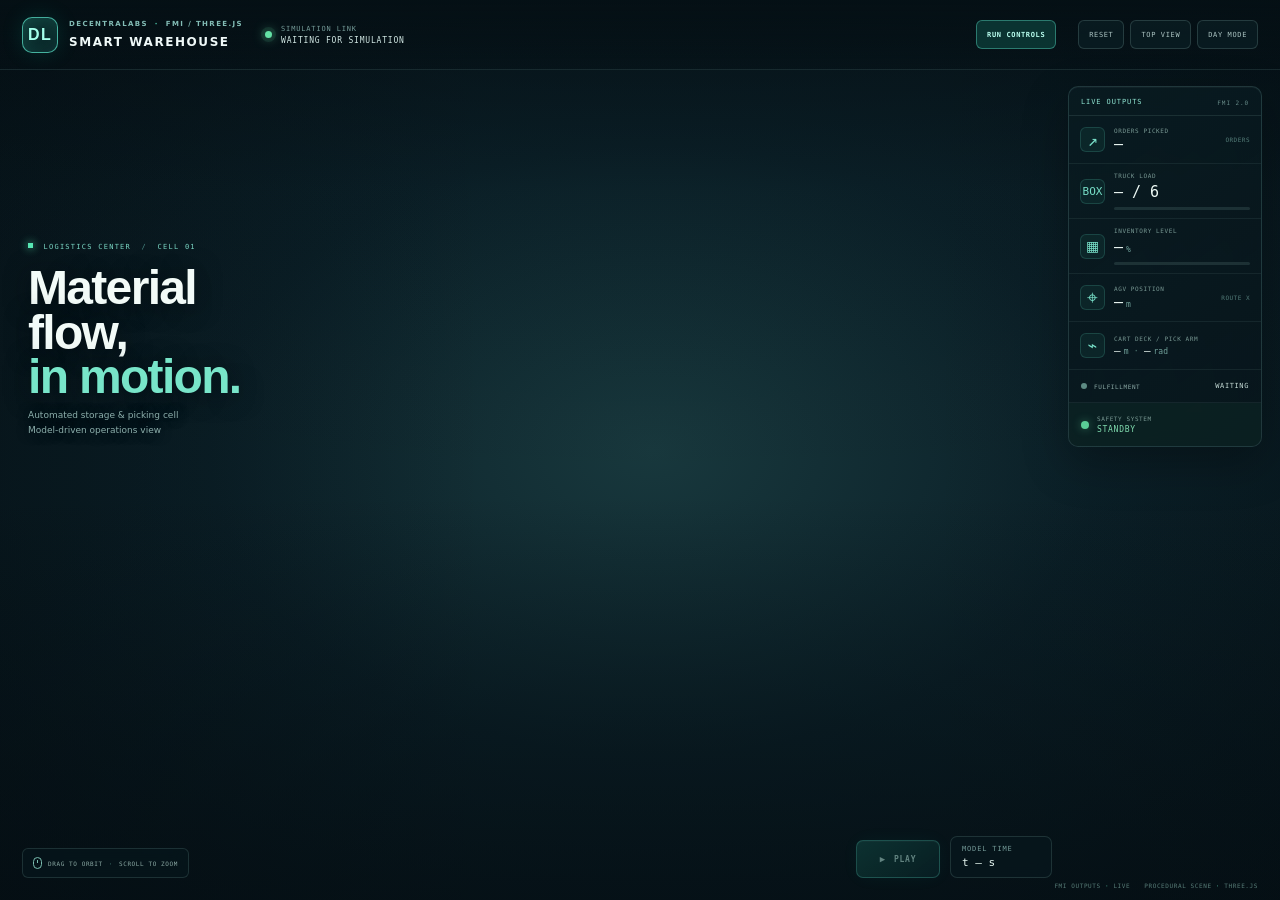
==== commit 8879a173: "feat: improve smart warehouse webapp and FMU execution" ====
--- a/examples/smart-warehouse-cell/webapp/index.html
+++ b/examples/smart-warehouse-cell/webapp/index.html
@@ -30,6 +30,10 @@
           <summary>RUN CONTROLS</summary>
           <form class="simulation-panel" id="simulation-form">
             <div class="simulation-panel-heading"><span>MODEL INPUTS</span><span>FMU</span></div>
+            <label class="input-control" for="simulation-duration">
+              <span><strong>Simulation duration</strong><small><output id="duration-value">220</output> seconds</small></span>
+              <input id="simulation-duration" name="stopTime" type="range" min="5" max="300" step="5" value="220">
+            </label>
             <label class="input-control" for="robot-speed">
               <span><strong>AGV travel speed</strong><small>Robot speed (m/s)</small></span>
               <input id="robot-speed" name="robotSpeed" type="number" min="0" max="1.4" step="0.05" value="0.68">
--- a/examples/smart-warehouse-cell/webapp/styles.css
+++ b/examples/smart-warehouse-cell/webapp/styles.css
@@ -60,6 +60,7 @@
 .metric-row { display: flex; align-items: center; gap: 9px; min-height: 48px; padding: 8px 11px; border-bottom: 1px solid rgba(151,198,191,.09); }
 .metric-icon { display: grid; width: 25px; height: 25px; flex: 0 0 auto; place-items: center; border: 1px solid rgba(85,193,174,.2); border-radius: 6px; color: #77dec7; background: rgba(33,109,97,.16); font-size: 15px; }
 .orders-icon { font-family: 'DM Mono', monospace; font-size: 17px; }
+.inventory-row .orders-icon { font-size: 11px; }
 .inventory-icon { font-size: 14px; }
 .agv-icon { font-size: 19px; }
 .fork-icon { font-size: 16px; }
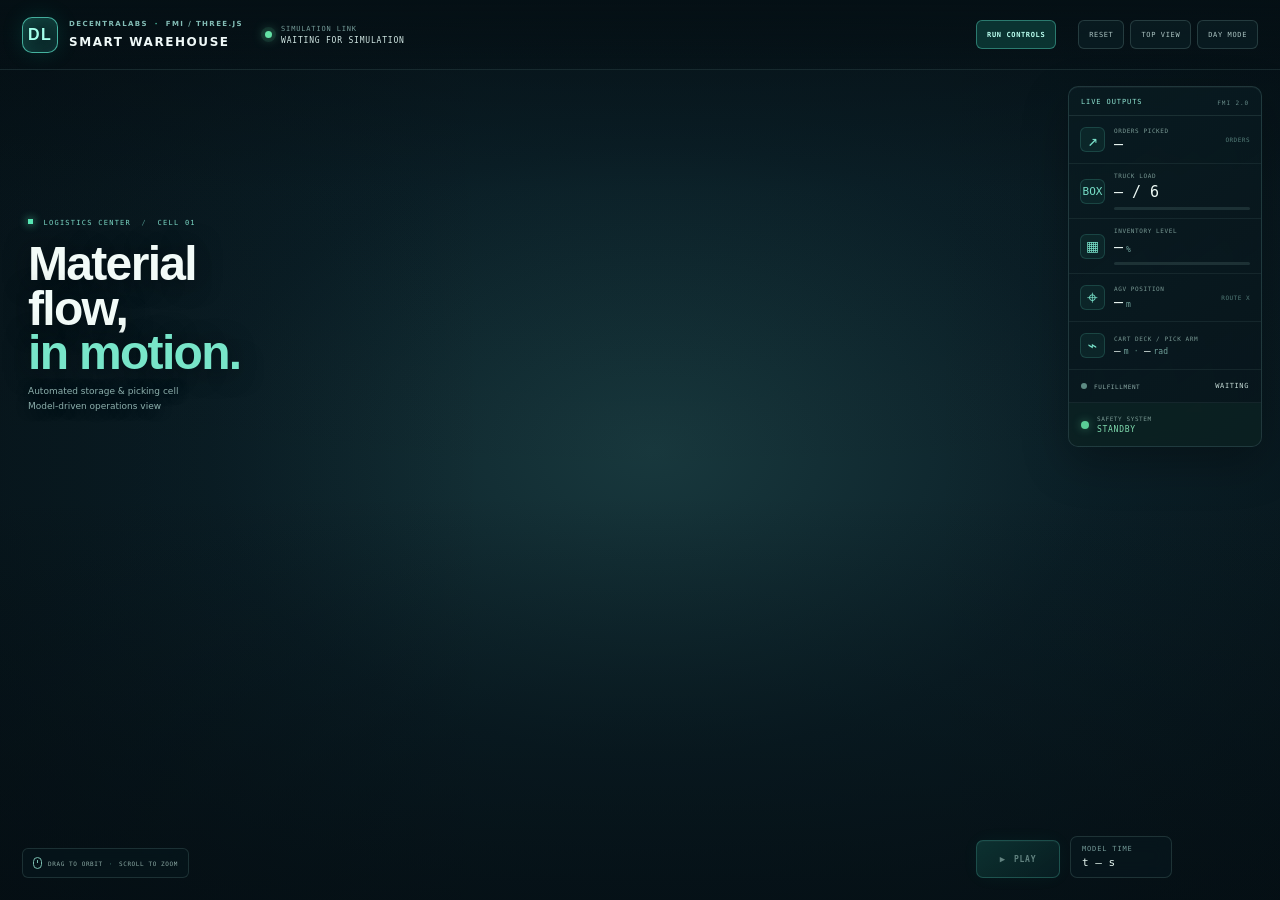
==== commit f8225b7e: "feat: refresh smart warehouse digital twin assets" ====
--- a/examples/smart-warehouse-cell/webapp/index.html
+++ b/examples/smart-warehouse-cell/webapp/index.html
@@ -111,7 +111,6 @@
         </button>
       </div>
       <div class="view-hint"><span class="mouse-icon"></span> DRAG TO ORBIT <b>&middot;</b> SCROLL TO ZOOM</div>
-      <footer class="scene-footer"><span>FMI OUTPUTS <i>&middot;</i> LIVE</span><span>PROCEDURAL SCENE <i>&middot;</i> THREE.JS</span></footer>
       <div id="load-error" class="load-error" hidden>The procedural warehouse scene could not be initialized.</div>
     </section>
   </main>
--- a/examples/smart-warehouse-cell/webapp/styles.css
+++ b/examples/smart-warehouse-cell/webapp/styles.css
@@ -47,7 +47,7 @@
 .run-simulation:hover:not(:disabled), .run-simulation:focus-visible:not(:disabled) { filter: brightness(1.12); outline: 2px solid rgba(93,231,205,.36); }
 .run-simulation:disabled { cursor: not-allowed; opacity: .45; }
 .simulation-run-status { min-height: 12px; margin: 0; color: #7fa5a0; font-family: 'DM Mono', monospace; font-size: 7px; line-height: 1.5; }
-.scene-title { position: absolute; z-index: 1; top: 26%; left: 28px; max-width: 225px; pointer-events: none; }
+.scene-title { position: absolute; z-index: 1; top: 26%; left: 28px; max-width: 225px; pointer-events: none; transform: translateY(-24px); }
 .eyebrow { color: #7bd8c5; font-family: 'DM Mono', monospace; font-size: 7px; letter-spacing: .18em; }
 .eyebrow b { padding: 0 5px; color: #4b8d87; font-weight: 400; }
 .status-square { display: inline-block; width: 5px; height: 5px; margin: 0 5px 1px 0; background: #57e6b3; box-shadow: 0 0 9px #57e6b3; }
@@ -91,9 +91,9 @@
 .alarm-state.active .alarm-dot { background: #ff476a; box-shadow: 0 0 12px rgba(255,71,106,.7); animation: alert-pulse 1.2s ease-in-out infinite; }
 .alarm-state.active strong { color: #ff8295; }
 @keyframes alert-pulse { 50% { opacity: .45; } }
-.time-chip { position: absolute; z-index: 1; right: 228px; bottom: 22px; min-width: 102px; padding: 8px 11px; border: 1px solid rgba(151,198,191,.17); border-radius: 7px; background: rgba(7,23,29,.76); backdrop-filter: blur(9px); }
+.time-chip { position: absolute; z-index: 1; right: 108px; bottom: 22px; min-width: 102px; padding: 8px 11px; border: 1px solid rgba(151,198,191,.17); border-radius: 7px; background: rgba(7,23,29,.76); backdrop-filter: blur(9px); }
 .time-chip strong { display: block; color: #e6f7f1; font-family: 'DM Mono', monospace; font-size: 11px; font-weight: 500; }
-.playback-controls { position: absolute; z-index: 2; right: 340px; bottom: 22px; }
+.playback-controls { position: absolute; z-index: 2; right: 220px; bottom: 22px; }
 .playback-controls button { display: flex; min-height: 38px; min-width: 84px; align-items: center; justify-content: center; gap: 8px; padding: 0 12px; border: 1px solid rgba(93,231,205,.52); border-radius: 7px; color: #c6fff2; background: linear-gradient(145deg, rgba(22,91,81,.9), rgba(11,45,48,.94)); box-shadow: 0 0 20px rgba(26,223,184,.1), inset 0 1px rgba(255,255,255,.06); font-family: 'DM Mono', monospace; font-size: 8px; font-weight: 700; letter-spacing: .1em; cursor: pointer; transition: border-color .18s ease, color .18s ease, background .18s ease, opacity .18s ease; }
 .playback-controls button:hover:not(:disabled), .playback-controls button:focus-visible { border-color: #8bffe4; color: #fff; background: linear-gradient(145deg, rgba(31,128,110,.98), rgba(16,67,68,.98)); outline: none; }
 .playback-controls button:disabled { cursor: not-allowed; opacity: .48; }
@@ -102,8 +102,6 @@
 .view-hint b { color: #4f8980; font-weight: 400; }
 .mouse-icon { position: relative; width: 9px; height: 12px; border: 1px solid #7bbeb0; border-radius: 5px; }
 .mouse-icon::before { position: absolute; top: 2px; left: 3px; width: 1px; height: 3px; background: #7bbeb0; content: ''; }
-.scene-footer { position: absolute; z-index: 1; right: 22px; bottom: 11px; display: flex; gap: 14px; color: #577c77; font-family: 'DM Mono', monospace; font-size: 6px; letter-spacing: .1em; }
-.scene-footer i { color: #57c3a7; font-style: normal; }
 .load-error { position: absolute; z-index: 4; inset: 0; display: grid; place-items: center; color: #ff9b9b; background: #09151bdf; font-size: 13px; }
 .load-error[hidden] { display: none; }
 body[data-theme='day'] .viewport { background: linear-gradient(180deg, #bdd5d1, #6c9998 55%, #335d62); }
@@ -136,13 +134,12 @@
   .detail-row strong { font-size: 9px; }
   .package-state { min-height: 27px; padding: 0 9px; font-size: 5px; }
   .alarm-state { min-height: 36px; padding: 6px 9px; }
-  .time-chip { right: 10px; bottom: 61px; min-width: 88px; padding: 6px 8px; }
-  .playback-controls { right: 111px; bottom: 61px; }
+  .time-chip { right: 4px; bottom: 61px; min-width: 88px; padding: 6px 8px; }
+  .playback-controls { right: 105px; bottom: 61px; }
   .playback-controls button { min-height: 31px; min-width: 76px; gap: 6px; padding: 0 8px; font-size: 7px; }
   .time-chip small { font-size: 6px; }
   .time-chip strong { font-size: 9px; }
   .view-hint { bottom: 16px; left: 10px; font-size: 5px; }
-  .scene-footer { right: 10px; bottom: 5px; gap: 7px; font-size: 5px; }
 }
 @media (max-width: 430px) { .scene-title { display: none; } }
 @media (max-height: 430px) {
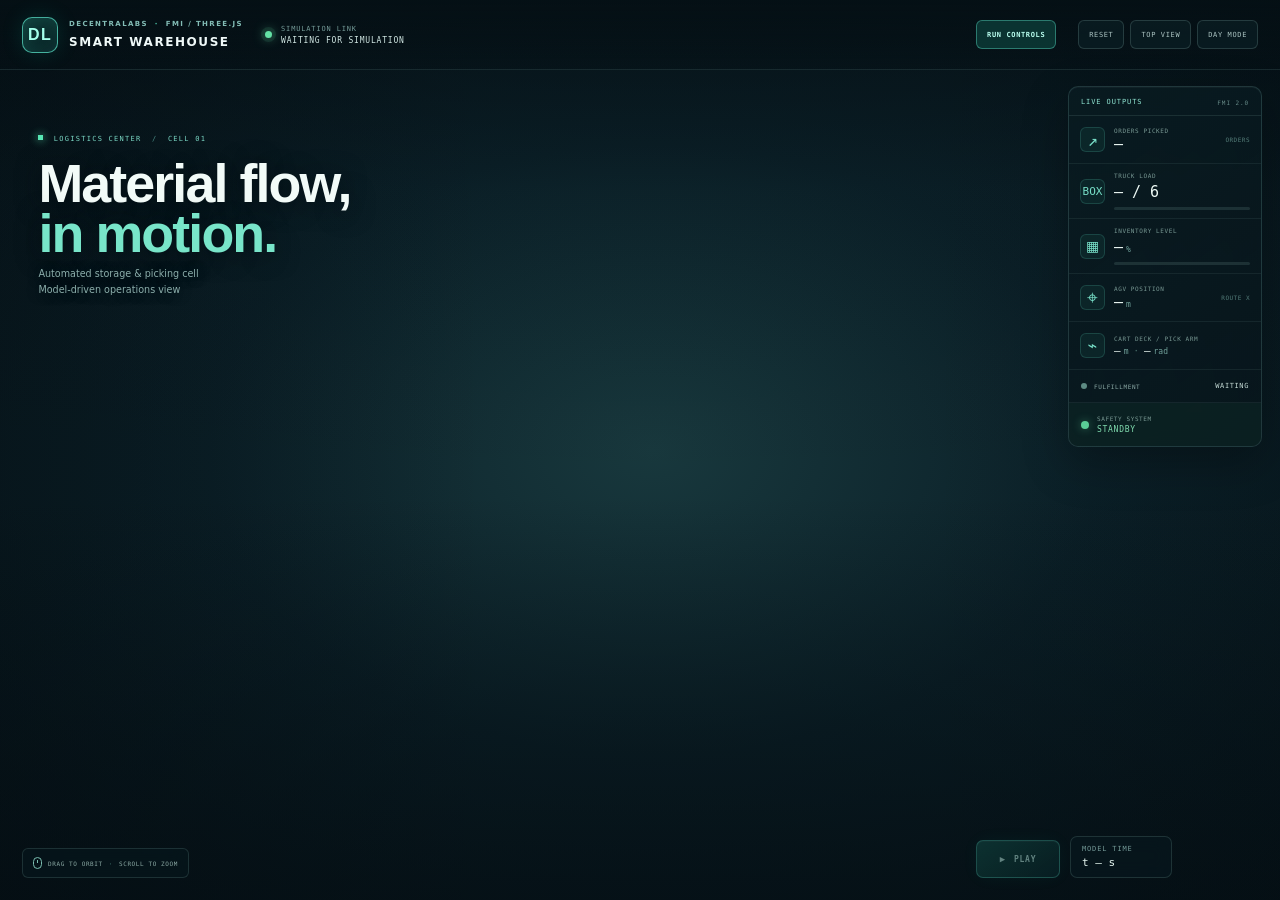
==== commit c36b0940: "feat: update smart warehouse app for simulation controls and default settings" ====
--- a/examples/smart-warehouse-cell/webapp/index.html
+++ b/examples/smart-warehouse-cell/webapp/index.html
@@ -28,11 +28,11 @@
         </div>
         <details class="simulation-setup">
           <summary>RUN CONTROLS</summary>
-          <form class="simulation-panel" id="simulation-form">
+          <div class="simulation-panel" id="simulation-form" role="group" aria-label="Run controls">
             <div class="simulation-panel-heading"><span>MODEL INPUTS</span><span>FMU</span></div>
             <label class="input-control" for="simulation-duration">
-              <span><strong>Simulation duration</strong><small><output id="duration-value">220</output> seconds</small></span>
-              <input id="simulation-duration" name="stopTime" type="range" min="5" max="300" step="5" value="220">
+              <span><strong>Simulation duration</strong><small><output id="duration-value">250</output> seconds</small></span>
+              <input id="simulation-duration" name="stopTime" type="range" min="5" max="300" step="5" value="250">
             </label>
             <label class="input-control" for="robot-speed">
               <span><strong>AGV travel speed</strong><small>Robot speed (m/s)</small></span>
@@ -58,9 +58,9 @@
               <span><strong>Start operations</strong><small>Allow the warehouse to process the order</small></span>
               <input id="start-stop" name="startStop" type="checkbox" checked>
             </label>
-            <button class="run-simulation" id="run-simulation" type="submit" disabled>RUN SIMULATION</button>
+            <button class="run-simulation" id="run-simulation" type="button" disabled>RUN SIMULATION</button>
             <p class="simulation-run-status" id="simulation-run-status" role="status">Connect to the FMU to begin.</p>
-          </form>
+          </div>
         </details>
         <div class="view-actions" aria-label="Scene controls">
           <button type="button" data-view="reset" title="Reset camera">RESET</button>
--- a/examples/smart-warehouse-cell/webapp/styles.css
+++ b/examples/smart-warehouse-cell/webapp/styles.css
@@ -152,4 +152,14 @@
   .scene-title { top: 29%; }
   .scene-title h1 { font-size: 34px; }
 }
+@media (min-width: 1100px) and (min-height: 640px) {
+  .scene-title {
+    top: clamp(104px, 14vh, 156px);
+    left: clamp(28px, 3vw, 52px);
+    max-width: min(26vw, 360px);
+    transform: none;
+  }
+  .scene-title h1 { font-size: clamp(42px, 4.2vw, 64px); }
+  .scene-title p { font-size: clamp(9px, .75vw, 12px); }
+}
 @media (prefers-reduced-motion: reduce) { *, *::before, *::after { animation-duration: .01ms !important; transition-duration: .01ms !important; } }
